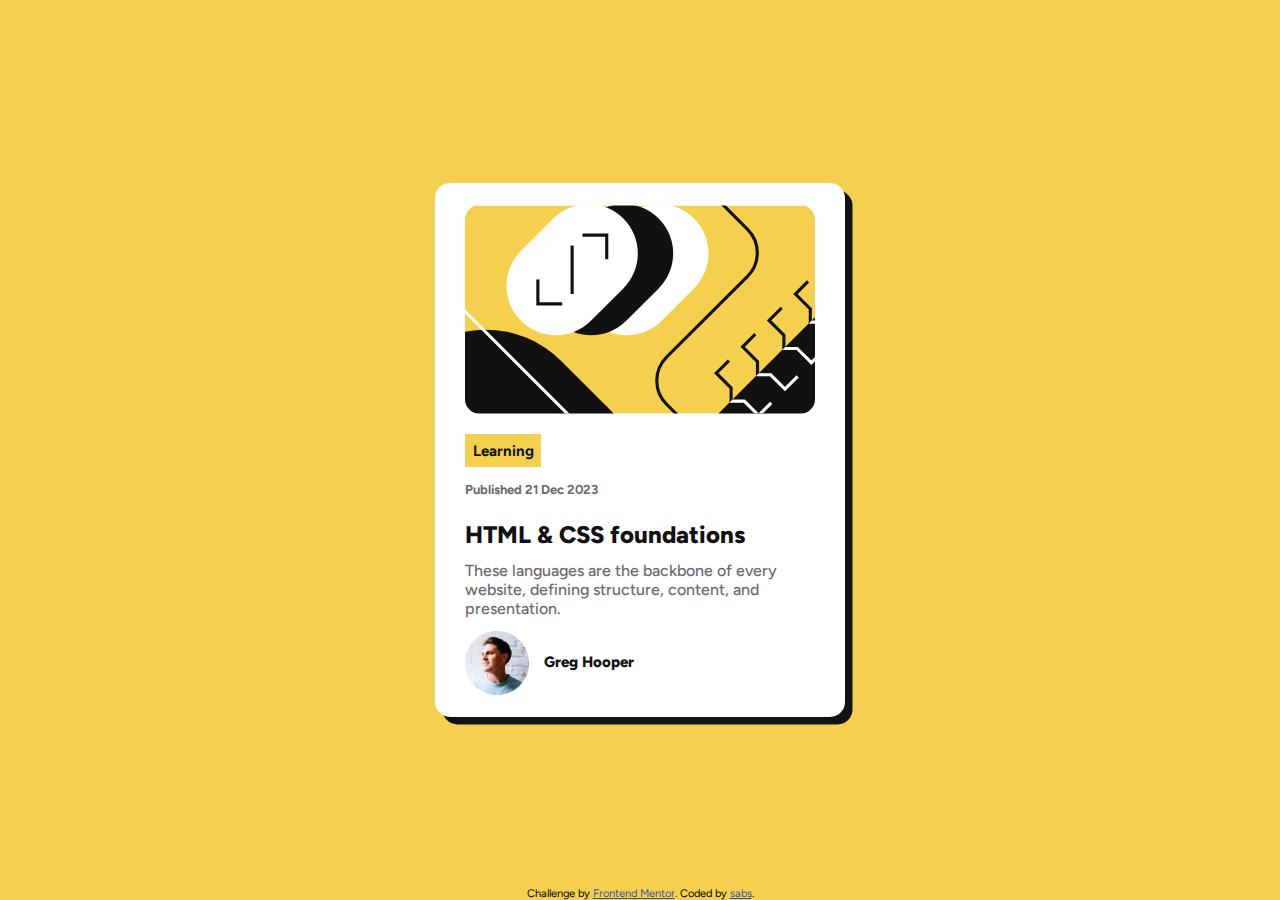
==== blog-preview-card-main/index.html @ 1a626bd4 "Blog preview design - deploying to test it" ====
<!DOCTYPE html>
<html lang="en">

<head>
  <meta charset="UTF-8">
  <meta name="viewport" content="width=device-width, initial-scale=1.0">
  <!-- displays site properly based on user's device -->

  <link rel="icon" type="image/png" sizes="32x32" href="./assets/images/favicon-32x32.png">
  <link rel="stylesheet" href="assets/style.css">
  <title>Frontend Mentor | Blog preview card</title>
  <link rel="preconnect" href="https://fonts.googleapis.com">
  <link rel="preconnect" href="https://fonts.gstatic.com" crossorigin>
  <link href="https://fonts.googleapis.com/css2?family=Figtree:ital,wght@0,300..900;1,300..900&display=swap"
    rel="stylesheet">

  <!-- Feel free to remove these styles or customise in your own stylesheet 👍 -->
  <style>
    .attribution {
      font-size: 11px;
      text-align: center;
    }

    .attribution a {
      color: hsl(228, 45%, 44%);
    }
  </style>
</head>

<body>

  <main>
    <div class="card">
      <img src="assets/images/illustration-article.svg" alt="Abstract images decorating the article">
      <div class="tags">
        <a href="#" class="tag">Learning</a>
      </div>
      <h2>Published 21 Dec 2023</h2>
      <h1>HTML & CSS foundations</h1>
      <p>These languages are the backbone of every website, defining structure, content, and presentation.</p>
    <div class="author"><img src="assets/images/image-avatar.webp" alt="author image"> <a href="#test">Greg Hooper</a></div>
    </div>
  </main>

  <div class="attribution">
    Challenge by <a href="https://www.frontendmentor.io?ref=challenge" target="_blank">Frontend Mentor</a>.
    Coded by <a href="#">sabs</a>.
  </div>
</body>

</html>
---- blog-preview-card-main/assets/style.css ----
:root {
    --yellow: hsl(47, 88%, 63%);
    --white: hsl(0, 0%, 100%);
    --gray500: hsl(0, 0%, 42%);
    --gray950: hsl(0, 0%, 7%);
}

p,
h1,
img {
    margin: 0;
    padding: 0
}

body {
    height: 100dvh;
    display: flex;
    justify-content: center;
    align-items: center;
    flex-direction: column;
    box-sizing: border-box;
    font-family: "Figtree", sans-serif;
    font-size: 15px;
    background-color: var(--yellow);
    margin: 0;
    padding: 0
}

.card {
    display: flex;
    flex-direction: column;
    width: 350px;
    background-color: var(--white);
    color: var(--gray500);
    font-weight: 500;
    border-radius: 1em;
    box-shadow: .5em .5em 0 0 var(--gray950);
    padding: 1.5em 2em;
    gap: .8em;
}

.card h1 {
    color: var(--gray950);
    font-weight: 800;
    font-size: x-large;
}
.card h2 {
    font-size: small;
}

.card p {
    font-size: medium;
    color: var(--gray500);
}

.card img {
    border-radius: 1em;
}

.card>img:first-child {
    align-self: center;
    display: block;
    width: 100%;
}

.attribution {
    position: absolute;
    bottom: 0;
}
.tags {
    margin-top: 1em;
}
.tags a:any-link {
    color: var(--gray950);
    background-color: var(--yellow);
    padding: 0.5em;
    text-decoration: none;
    font-weight: 700;
}

.tags a:hover, .tags a:focus, .tags a:focus-visible {
    color: var(--white)   
}

.author {
    display: flex;
    align-items: center;
    gap: 1em;
    font-weight: 800;
}

.author a:any-link {
    text-decoration: none;
    color: var(--gray950);
}

.author a:hover, .author a:focus, .author a:focus-visible {
    color: var(--gray500);
}
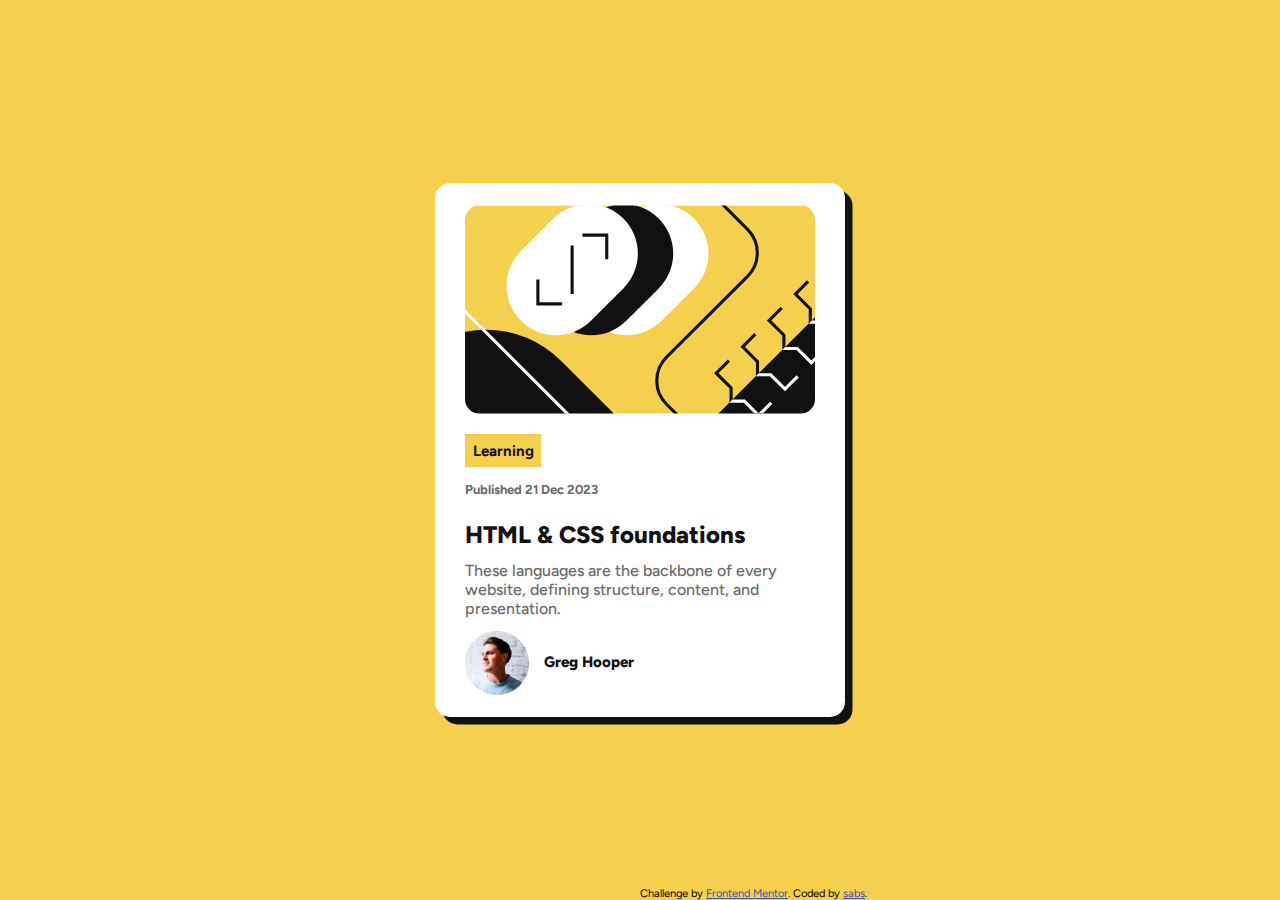
==== commit 64caec61: "Minor HTML formatting change" ====
--- a/blog-preview-card-main/index.html
+++ b/blog-preview-card-main/index.html
@@ -38,14 +38,18 @@
       <h2>Published 21 Dec 2023</h2>
       <h1>HTML & CSS foundations</h1>
       <p>These languages are the backbone of every website, defining structure, content, and presentation.</p>
-    <div class="author"><img src="assets/images/image-avatar.webp" alt="author image"> <a href="#test">Greg Hooper</a></div>
+      <div class="author"><img src="assets/images/image-avatar.webp" alt="author image"> <a href="#test">Greg Hooper</a>
+      </div>
     </div>
   </main>
 
-  <div class="attribution">
-    Challenge by <a href="https://www.frontendmentor.io?ref=challenge" target="_blank">Frontend Mentor</a>.
-    Coded by <a href="#">sabs</a>.
-  </div>
+  <footer>
+    <div class="attribution">
+      Challenge by <a href="https://www.frontendmentor.io?ref=challenge" target="_blank">Frontend Mentor</a>.
+      Coded by <a href="#">sabs</a>.
+    </div>
+  </footer>
+
 </body>
 
 </html>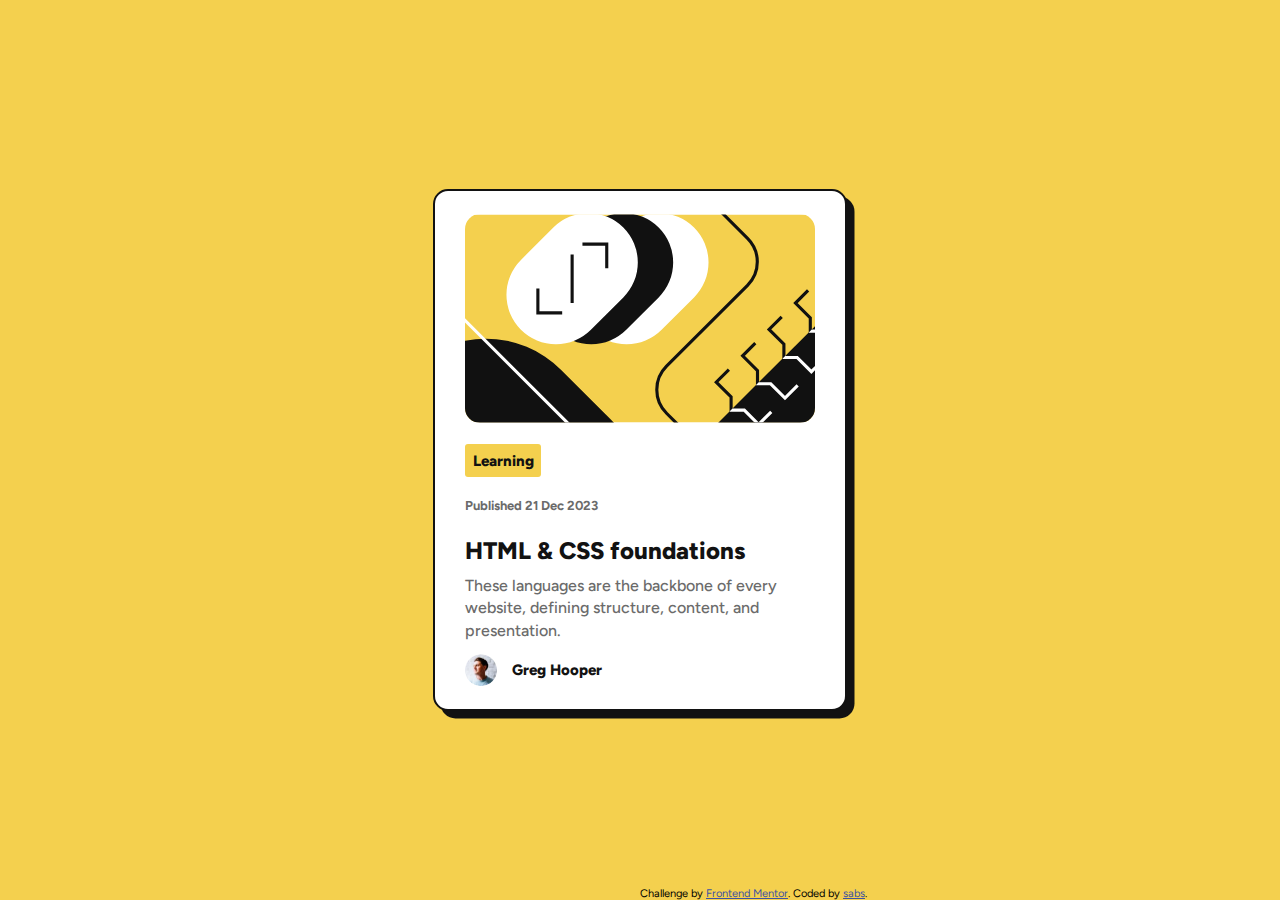
==== commit c4a694a0: "Updated with suggestions by GavinF17" ====
--- a/blog-preview-card-main/index.html
+++ b/blog-preview-card-main/index.html
@@ -38,7 +38,7 @@
       <h2>Published 21 Dec 2023</h2>
       <h1>HTML & CSS foundations</h1>
       <p>These languages are the backbone of every website, defining structure, content, and presentation.</p>
-      <div class="author"><img src="assets/images/image-avatar.webp" alt="author image"> <a href="#test">Greg Hooper</a>
+      <div class="author"><img src="assets/images/image-avatar.webp" alt="author image" height="32px" width="32px"> <a href="#test">Greg Hooper</a>
       </div>
     </div>
   </main>
--- a/blog-preview-card-main/assets/style.css
+++ b/blog-preview-card-main/assets/style.css
@@ -33,7 +33,9 @@
     background-color: var(--white);
     color: var(--gray500);
     font-weight: 500;
+    line-height: 150%;
     border-radius: 1em;
+    border: 2px solid var(--gray950);
     box-shadow: .5em .5em 0 0 var(--gray950);
     padding: 1.5em 2em;
     gap: .8em;
@@ -75,7 +77,8 @@
     background-color: var(--yellow);
     padding: 0.5em;
     text-decoration: none;
-    font-weight: 700;
+    font-weight: 800;
+    border-radius: 3px;
 }
 
 .tags a:hover, .tags a:focus, .tags a:focus-visible {
